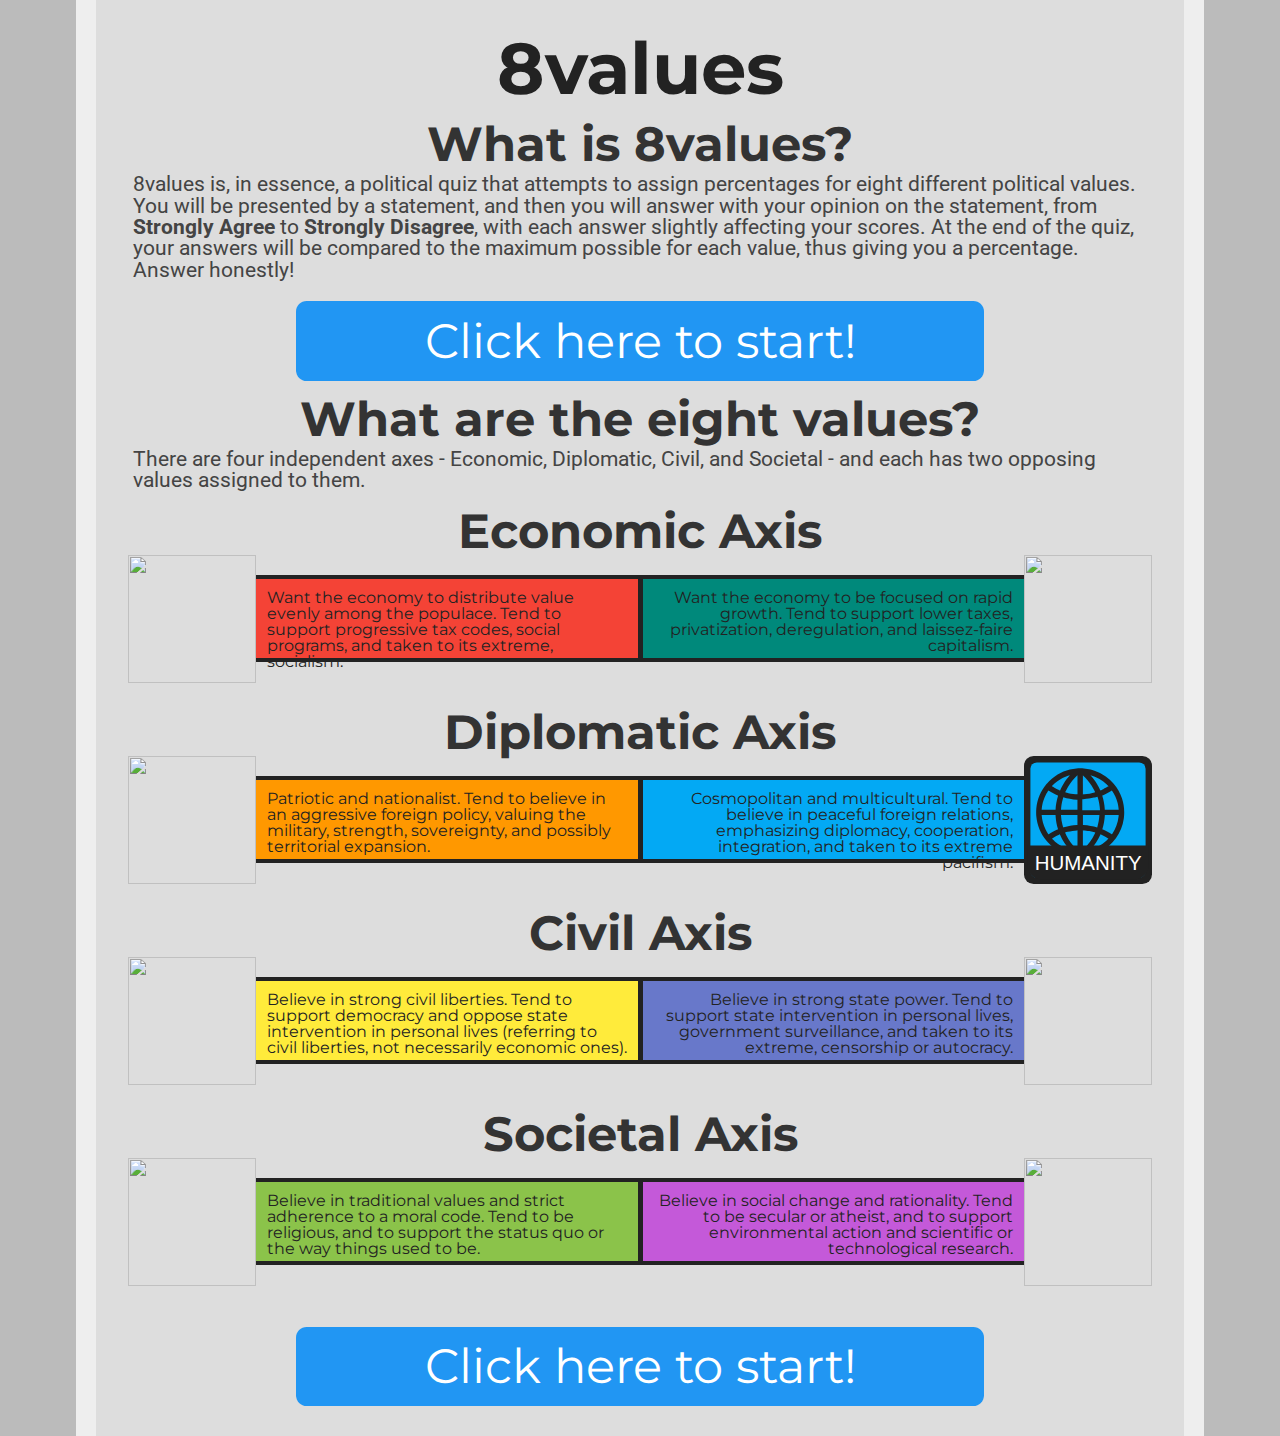
==== index.html @ 430c3151 "Merge branch '2point0'" ====
<head>
<link href="https://fonts.googleapis.com/css?family=Montserrat:300,400,700|Roboto:400,700" rel="stylesheet">
<link href='style.css' rel='stylesheet' type='text/css'>
<title>8values</title>
<link rel="icon" type="x-icon" href="icon.png">
<link rel="shortcut icon" type="x-icon" href="icon.png">
<meta charset="utf-8">
<script async src="//pagead2.googlesyndication.com/pagead/js/adsbygoogle.js"></script>
<script>
  (adsbygoogle = window.adsbygoogle || []).push({
    google_ad_client: "ca-pub-6511426299019766",
    enable_page_level_ads: true
  });
</script>
</head>
<body id="home">

<h1>8values</h1>

<h2>What is 8values?</h2>
    <p>8values is, in essence, a political quiz that attempts to assign percentages for eight different political values. You will be presented by a statement, and then you will answer with your opinion on the statement, from <b>Strongly Agree</b> to <b>Strongly Disagree</b>, with each answer slightly affecting your scores. At the end of the quiz, your answers will be compared to the maximum possible for each value, thus giving you a percentage. Answer honestly!</p>

<br><a class="button" href="instructions.html" style="font-size:36pt;">Click here to start!</a>

<h2>What are the eight values?</h2>

    <p>There are four independent axes - Economic, Diplomatic, Civil, and Societal - and each has two opposing values assigned to them.</p>
    
<div class="values-describe">
	<h2>Economic Axis</h2>
	<div class="axis">
	    <img id="img-equality" src="value_images/equality.svg" height="128pt"/>
	    <div class="bar equality" id="bar-equality"><div class="text-wrapper" id="equality">
	    Want the economy to distribute value evenly among the populace. Tend to support progressive tax codes, social programs, and taken to its extreme, socialism.
	    </div></div>
	    <div class="bar wealth" id="bar-wealth"><div class="text-wrapper" id="wealth">
	    Want the economy to be focused on rapid growth. Tend to support lower taxes, privatization, deregulation, and laissez-faire capitalism.
	    </div></div>
	    <img id="img-wealth" src="value_images/wealth.svg" height="128pt"/>
	</div>
	<h2>Diplomatic Axis</h2>
	<div class="axis">
	    <img id="img-might" src="value_images/might.svg" height="128pt"/>
	    <div class="bar might" id="bar-might"><div class="text-wrapper" id="might">
	    Patriotic and nationalist. Tend to believe in an aggressive foreign policy, valuing the military, strength, sovereignty, and possibly territorial expansion.
	    </div></div>
	    <div class="bar peace" id="bar-peace"><div class="text-wrapper" id="peace">
	    Cosmopolitan and multicultural. Tend to believe in peaceful foreign relations, emphasizing diplomacy, cooperation, integration, and taken to its extreme pacifism.
	    </div></div>
	    <img id="img-peace" src="value_images/peace.svg" height="128pt"/>
	</div>
	<h2>Civil Axis</h2>
	<div class="axis">
	    <img id="img-liberty" src="value_images/liberty.svg" height="128pt"/>
	    <div class="bar liberty" id="bar-liberty"><div class="text-wrapper" id="liberty">
	    Believe in strong civil liberties. Tend to support democracy and oppose state intervention in personal lives (referring to civil liberties, not necessarily economic ones).
	    </div></div>
	    <div class="bar authority" id="bar-authority"><div class="text-wrapper" id="authority">
	    Believe in strong state power. Tend to support state intervention in personal lives, government surveillance, and taken to its extreme, censorship or autocracy.
	    </div></div>
	    <img id="img-authority" src="value_images/authority.svg" height="128pt"/>
	</div>
	<h2>Societal Axis</h2>
	<div class="axis">
	    <img id="img-tradition" src="value_images/tradition.svg" height="128pt"/>
	    <div class="bar tradition" id="bar-tradition"><div class="text-wrapper" id="tradition">
	    Believe in traditional values and strict adherence to a moral code. Tend to be religious, and to support the status quo or the way things used to be.
	    </div></div>
	    <div class="bar progress" id="bar-progress"><div class="text-wrapper" id="progress">
	    Believe in social change and rationality. Tend to be secular or atheist, and to support environmental action and scientific or technological research.
	    </div></div>
	    <img id="img-progress" src="value_images/progress.svg" height="128pt"/>
	</div>
</div>

<br><a class="button" href="instructions.html" style="font-size:36pt;">Click here to start!</a>
        

<!-- Website visit statistics - no personal information is collected! -->
<script type="text/javascript">
var sc_project=11325211;
var sc_invisible=1;
var sc_security="fd9f0659";
var scJsHost = (("https:" == document.location.protocol) ?
"https://secure." : "http://www.");
document.write("<sc"+"ript type='text/javascript' src='" +
scJsHost+
"statcounter.com/counter/counter.js'></"+"script>");
</script>
<noscript><div class="statcounter"><a title="web stats"
href="http://statcounter.com/" target="_blank"><img
class="statcounter"
src="//c.statcounter.com/11325211/0/fd9f0659/1/" alt="web
stats"></a></div></noscript>
</body>
---- style.css ----
html {
    background-color: #bbbbbb;
    padding: 0px;
}
body {
    width: 80%;
    min-height: calc(100vh - 4em);
    margin: 0 auto;
    padding: 2em;
    background-color: #dddddd;
    border-color: #eeeeee;
    border-left-style: solid;
    border-right-style: solid;
    border-width: 20px;
}
p {
    color: #444444;
    font-family: 'Roboto', sans-serif;
    font-size: 16pt;
    line-height: 1;
    margin: 4pt;
}
p.value-description {
    text-indent: -16pt;
    margin-left: 20pt;
}
p.question {
    margin: 12pt auto;
    color: #333333;
    font-family: 'Montserrat', sans-serif;
    font-weight: normal;
    width: 70%;
    min-width: 500pt;
    min-height: 100pt;
    background-color: #eeeeee;
    padding: 14pt;
    border-radius: 16pt;
    font-size: 32pt;
    display: flex;
    justify-content: center;
    align-items: center;
    text-align: center;
}
h1 {
    color: #222222;
    font-family: 'Montserrat', sans-serif;
    font-size: 54pt;
    line-height: 54pt;
    text-align: center;
    margin-top: 0pt;
    margin-bottom: 0pt;
}
h2 {
    color: #333333;
    font-family: 'Montserrat', sans-serif;
    font-size: 36pt;
    line-height: 36pt;
    margin-top: 12pt;
    margin-bottom: 0pt;
    text-align: center;
}
li {
    font-size: 16pt;
    text-indent: 16pt;
}
a {
    font-family: inherit;
}
img.center {
    display: block;
    margin: 1em auto;
    width: 50%;
    min-width: 500pt;
}
.button {
    background-color: #2196f3;
    font-family: 'Montserrat', sans-serif;
    border: none;
    border-radius: 8pt;
    color: white;
    padding: 8pt;
    width: 50%;
    min-width: 500pt;
    text-align: center;
    text-decoration: none;
    display: block;
    font-size: 24pt;
    margin: -2px auto;
    cursor: pointer;
}
.small_button, .small_button_off {
    background-color: #333;
    font-family: 'Montserrat', sans-serif;
    border: none;
    border-radius: 8pt;
    color: white;
    padding: 8pt;
    width: 10%;
    min-width: 100pt;
    text-align: center;
    text-decoration: none;
    display: block;
    font-size: 18pt;
    margin: -2px auto;
    cursor: pointer;
}
.small_button_off {
    background-color: #ddd;
    color: #888;
    border: 2px solid #888;
    cursor: not-allowed;
    margin: -4px auto;
}
div.axis {
    width: 100%;
    display: flex;
    align-items: center;
    justify-content: center;
    margin-bottom: 25px;
}
div.bar {
    height: 36pt;
    line-height: 36pt;
    padding: 8pt;
    margin-top: 4pt;
    margin-bottom: 4pt;
    border-width: 4px;
    border-right-width: 1px;
    border-top-style: solid;
    border-bottom-style: solid;
    border-color: #222222;
    background-color: #eeeeee;
    display: block;
    width: 50%;
}
div.text-wrapper {
    font-family: 'Montserrat', sans-serif;
    font-size: 36pt;
    line-height: 36pt;
    color: #222222;
    display: inline-block;
}
div.equality {
    background-color: #f44336;
    text-align: left;
    border-right-style: solid;
}
div.wealth {
    background-color: #00897b;
    text-align: right;
    border-left-style: solid;
}
div.liberty {
    background-color: #ffeb3b;
    text-align: left;
    border-right-style: solid;
}
div.authority {
    background-color: hsl(230, 48%, 60%);
    text-align: right;
    border-left-style: solid;
}
div.peace {
    background-color: #03a9f4;
    text-align: right;
    border-left-style: solid;
}
div.might {
    background-color: #ff9800;
    text-align: left;
    border-right-style: solid;
}
div.progress {
    background-color: hsl(290, 63%, 60%);
    text-align: right;
    border-left-style: solid;
}
div.tradition {
    background-color: #8bc34a;
    text-align: left;
    border-right-style: solid;
}
span.weight-300 {
    font-weight: 300;
}
span.weight-bold {
    font-weight: bold;
}
canvas {
    border-color: #444444;
    border-style: solid;
    border-width: 2px;
    border-radius: 8pt;
    display: block;
    margin: 8pt;
    margin-left: auto;
    margin-right: auto;
}

#question-number {
	font-size: 24pt;
}

.values-describe div.bar {
    height: 58px;
}
.values-describe div.text-wrapper{
	font-size: 1em;
	line-height: 1em;
}
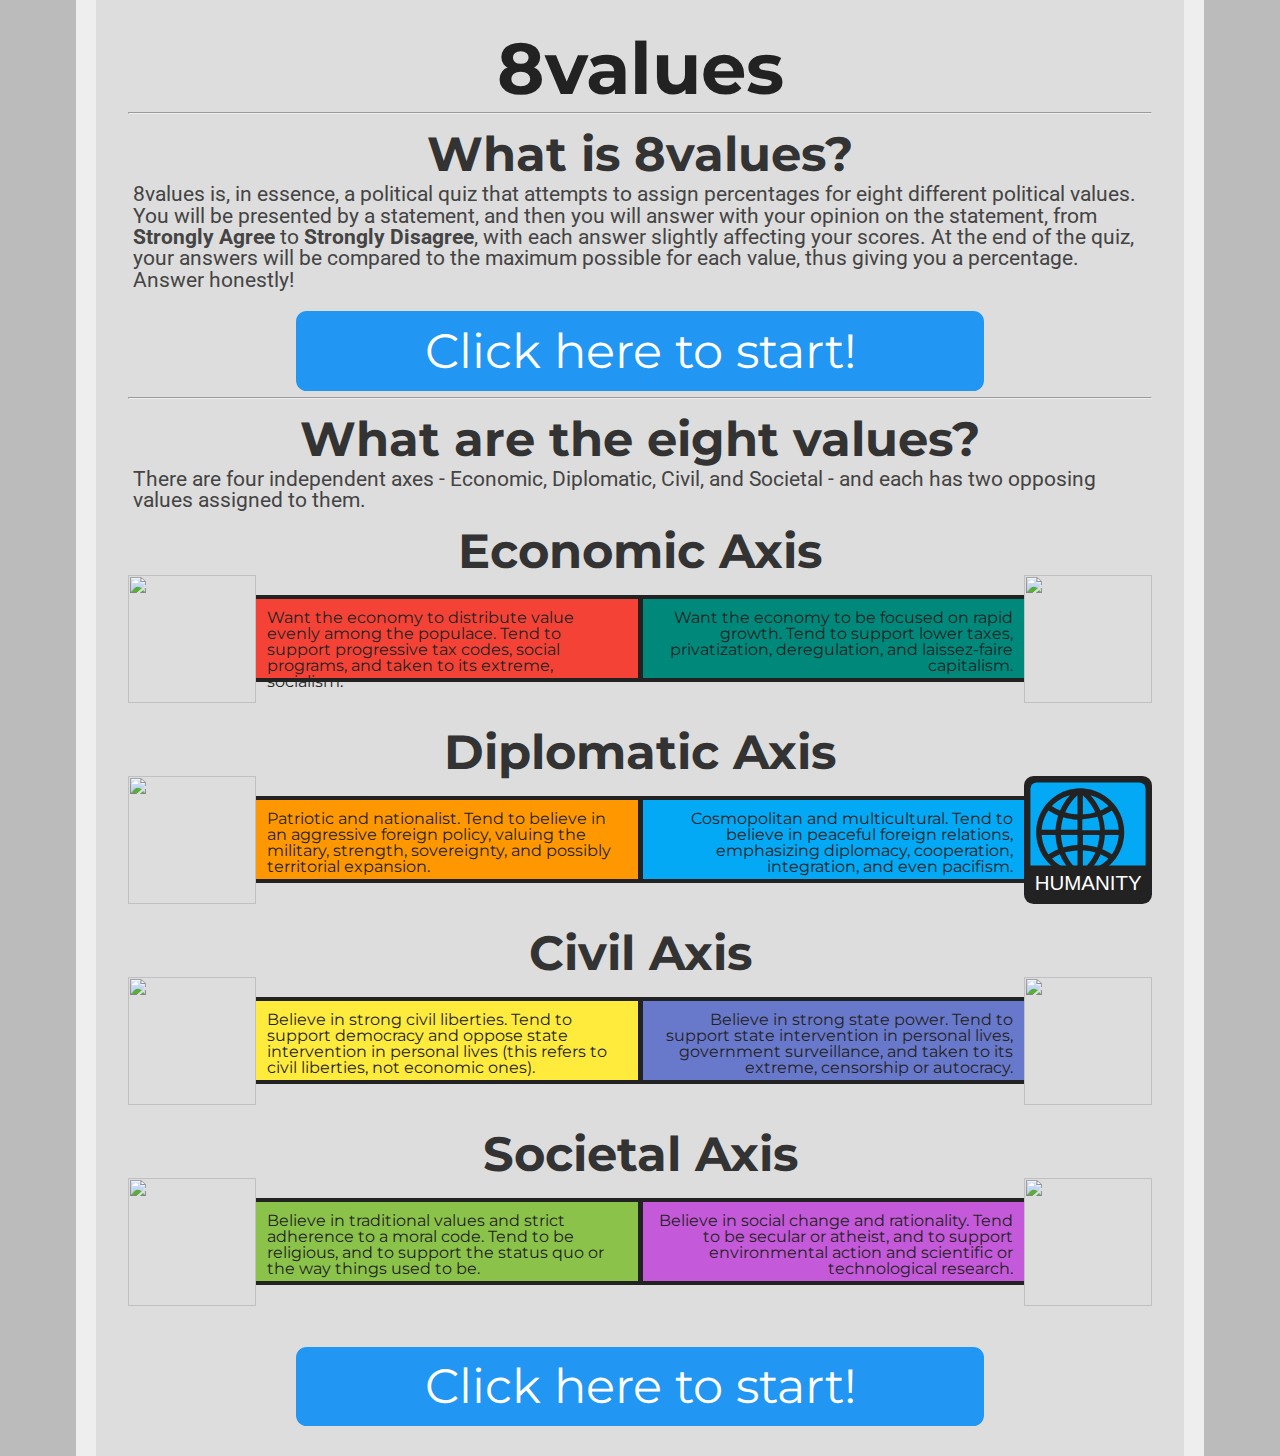
==== commit 2ae4ddd8: "small tweaks" ====
--- a/index.html
+++ b/index.html
@@ -16,12 +16,13 @@
 <body id="home">
 
 <h1>8values</h1>
-
+<hr>
 <h2>What is 8values?</h2>
     <p>8values is, in essence, a political quiz that attempts to assign percentages for eight different political values. You will be presented by a statement, and then you will answer with your opinion on the statement, from <b>Strongly Agree</b> to <b>Strongly Disagree</b>, with each answer slightly affecting your scores. At the end of the quiz, your answers will be compared to the maximum possible for each value, thus giving you a percentage. Answer honestly!</p>
 
 <br><a class="button" href="instructions.html" style="font-size:36pt;">Click here to start!</a>
 
+<hr>
 <h2>What are the eight values?</h2>
 
     <p>There are four independent axes - Economic, Diplomatic, Civil, and Societal - and each has two opposing values assigned to them.</p>
@@ -45,7 +46,7 @@
 	    Patriotic and nationalist. Tend to believe in an aggressive foreign policy, valuing the military, strength, sovereignty, and possibly territorial expansion.
 	    </div></div>
 	    <div class="bar peace" id="bar-peace"><div class="text-wrapper" id="peace">
-	    Cosmopolitan and multicultural. Tend to believe in peaceful foreign relations, emphasizing diplomacy, cooperation, integration, and taken to its extreme pacifism.
+	    Cosmopolitan and multicultural. Tend to believe in peaceful foreign relations, emphasizing diplomacy, cooperation, integration, and even pacifism.
 	    </div></div>
 	    <img id="img-peace" src="value_images/peace.svg" height="128pt"/>
 	</div>
@@ -53,7 +54,7 @@
 	<div class="axis">
 	    <img id="img-liberty" src="value_images/liberty.svg" height="128pt"/>
 	    <div class="bar liberty" id="bar-liberty"><div class="text-wrapper" id="liberty">
-	    Believe in strong civil liberties. Tend to support democracy and oppose state intervention in personal lives (referring to civil liberties, not necessarily economic ones).
+	    Believe in strong civil liberties. Tend to support democracy and oppose state intervention in personal lives (this refers to civil liberties, not economic ones).
 	    </div></div>
 	    <div class="bar authority" id="bar-authority"><div class="text-wrapper" id="authority">
 	    Believe in strong state power. Tend to support state intervention in personal lives, government surveillance, and taken to its extreme, censorship or autocracy.
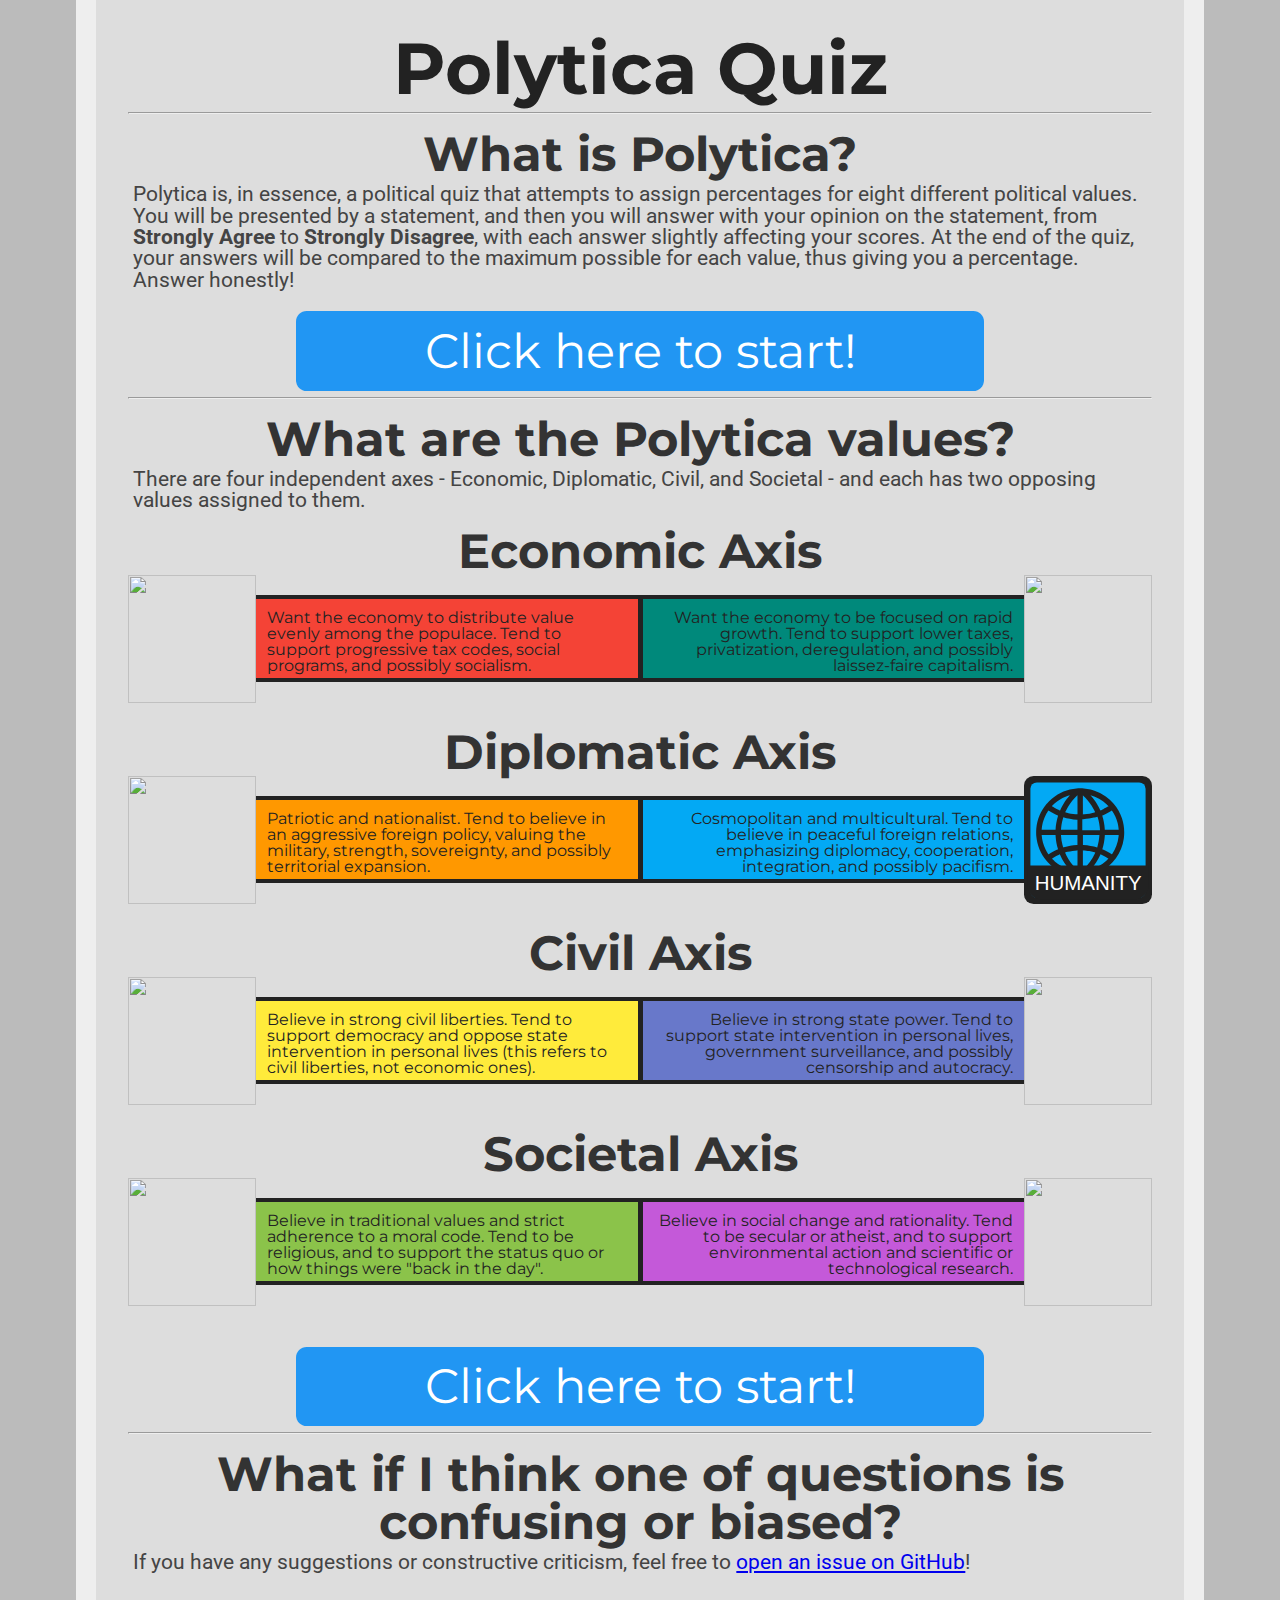
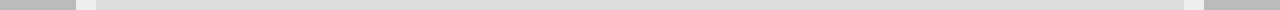
==== commit e7d375d8: "words" ====
--- a/index.html
+++ b/index.html
@@ -1,29 +1,22 @@
 <head>
 <link href="https://fonts.googleapis.com/css?family=Montserrat:300,400,700|Roboto:400,700" rel="stylesheet">
 <link href='style.css' rel='stylesheet' type='text/css'>
-<title>8values</title>
+<title>Polytica Quiz</title>
 <link rel="icon" type="x-icon" href="icon.png">
 <link rel="shortcut icon" type="x-icon" href="icon.png">
 <meta charset="utf-8">
-<script async src="//pagead2.googlesyndication.com/pagead/js/adsbygoogle.js"></script>
-<script>
-  (adsbygoogle = window.adsbygoogle || []).push({
-    google_ad_client: "ca-pub-6511426299019766",
-    enable_page_level_ads: true
-  });
-</script>
 </head>
 <body id="home">
 
-<h1>8values</h1>
+<h1>Polytica Quiz</h1>
 <hr>
-<h2>What is 8values?</h2>
-    <p>8values is, in essence, a political quiz that attempts to assign percentages for eight different political values. You will be presented by a statement, and then you will answer with your opinion on the statement, from <b>Strongly Agree</b> to <b>Strongly Disagree</b>, with each answer slightly affecting your scores. At the end of the quiz, your answers will be compared to the maximum possible for each value, thus giving you a percentage. Answer honestly!</p>
+<h2>What is Polytica?</h2>
+    <p>Polytica is, in essence, a political quiz that attempts to assign percentages for eight different political values. You will be presented by a statement, and then you will answer with your opinion on the statement, from <b>Strongly Agree</b> to <b>Strongly Disagree</b>, with each answer slightly affecting your scores. At the end of the quiz, your answers will be compared to the maximum possible for each value, thus giving you a percentage. Answer honestly!</p>
 
 <br><a class="button" href="instructions.html" style="font-size:36pt;">Click here to start!</a>
 
 <hr>
-<h2>What are the eight values?</h2>
+<h2>What are the Polytica values?</h2>
 
     <p>There are four independent axes - Economic, Diplomatic, Civil, and Societal - and each has two opposing values assigned to them.</p>
     
@@ -32,10 +25,10 @@
 	<div class="axis">
 	    <img id="img-equality" src="value_images/equality.svg" height="128pt"/>
 	    <div class="bar equality" id="bar-equality"><div class="text-wrapper" id="equality">
-	    Want the economy to distribute value evenly among the populace. Tend to support progressive tax codes, social programs, and taken to its extreme, socialism.
+	    Want the economy to distribute value evenly among the populace. Tend to support progressive tax codes, social programs, and possibly socialism.
 	    </div></div>
 	    <div class="bar wealth" id="bar-wealth"><div class="text-wrapper" id="wealth">
-	    Want the economy to be focused on rapid growth. Tend to support lower taxes, privatization, deregulation, and laissez-faire capitalism.
+	    Want the economy to be focused on rapid growth. Tend to support lower taxes, privatization, deregulation, and possibly laissez-faire capitalism.
 	    </div></div>
 	    <img id="img-wealth" src="value_images/wealth.svg" height="128pt"/>
 	</div>
@@ -46,7 +39,7 @@
 	    Patriotic and nationalist. Tend to believe in an aggressive foreign policy, valuing the military, strength, sovereignty, and possibly territorial expansion.
 	    </div></div>
 	    <div class="bar peace" id="bar-peace"><div class="text-wrapper" id="peace">
-	    Cosmopolitan and multicultural. Tend to believe in peaceful foreign relations, emphasizing diplomacy, cooperation, integration, and even pacifism.
+	    Cosmopolitan and multicultural. Tend to believe in peaceful foreign relations, emphasizing diplomacy, cooperation, integration, and possibly pacifism.
 	    </div></div>
 	    <img id="img-peace" src="value_images/peace.svg" height="128pt"/>
 	</div>
@@ -57,7 +50,7 @@
 	    Believe in strong civil liberties. Tend to support democracy and oppose state intervention in personal lives (this refers to civil liberties, not economic ones).
 	    </div></div>
 	    <div class="bar authority" id="bar-authority"><div class="text-wrapper" id="authority">
-	    Believe in strong state power. Tend to support state intervention in personal lives, government surveillance, and taken to its extreme, censorship or autocracy.
+	    Believe in strong state power. Tend to support state intervention in personal lives, government surveillance, and possibly censorship and autocracy.
 	    </div></div>
 	    <img id="img-authority" src="value_images/authority.svg" height="128pt"/>
 	</div>
@@ -65,7 +58,7 @@
 	<div class="axis">
 	    <img id="img-tradition" src="value_images/tradition.svg" height="128pt"/>
 	    <div class="bar tradition" id="bar-tradition"><div class="text-wrapper" id="tradition">
-	    Believe in traditional values and strict adherence to a moral code. Tend to be religious, and to support the status quo or the way things used to be.
+	    Believe in traditional values and strict adherence to a moral code. Tend to be religious, and to support the status quo or how things were "back in the day".
 	    </div></div>
 	    <div class="bar progress" id="bar-progress"><div class="text-wrapper" id="progress">
 	    Believe in social change and rationality. Tend to be secular or atheist, and to support environmental action and scientific or technological research.
@@ -76,21 +69,21 @@
 
 <br><a class="button" href="instructions.html" style="font-size:36pt;">Click here to start!</a>
         
-
-<!-- Website visit statistics - no personal information is collected! -->
-<script type="text/javascript">
-var sc_project=11325211;
-var sc_invisible=1;
-var sc_security="fd9f0659";
-var scJsHost = (("https:" == document.location.protocol) ?
-"https://secure." : "http://www.");
-document.write("<sc"+"ript type='text/javascript' src='" +
-scJsHost+
-"statcounter.com/counter/counter.js'></"+"script>");
-</script>
-<noscript><div class="statcounter"><a title="web stats"
-href="http://statcounter.com/" target="_blank"><img
-class="statcounter"
-src="//c.statcounter.com/11325211/0/fd9f0659/1/" alt="web
-stats"></a></div></noscript>
+<hr/>
+<h2>What if I think one of questions is confusing or biased?</h2>
+    <p>
+    If you have any suggestions or constructive criticism, feel free to <a href="https://github.com/mayel/Polytica/issues" target="_blank">open an issue on GitHub</a>!</p>
+    
+<!-- Website visit statistics - no personal information is collected! -->
+<script type="text/javascript">
+var sc_project=11381053; 
+var sc_invisible=1; 
+var sc_security="a1392b3a"; 
+var scJsHost = (("https:" == document.location.protocol) ?
+"https://secure." : "http://www.");
+document.write("<sc"+"ript type='text/javascript' src='" +
+scJsHost+
+"statcounter.com/counter/counter.js'></"+"script>");
+</script>
+<noscript><div class="statcounter"><a title="web stats" href="http://statcounter.com/" target="_blank"><img class="statcounter" src="//c.statcounter.com/11381053/0/a1392b3a/1/" alt="web stats"></a></div></noscript>
 </body>
